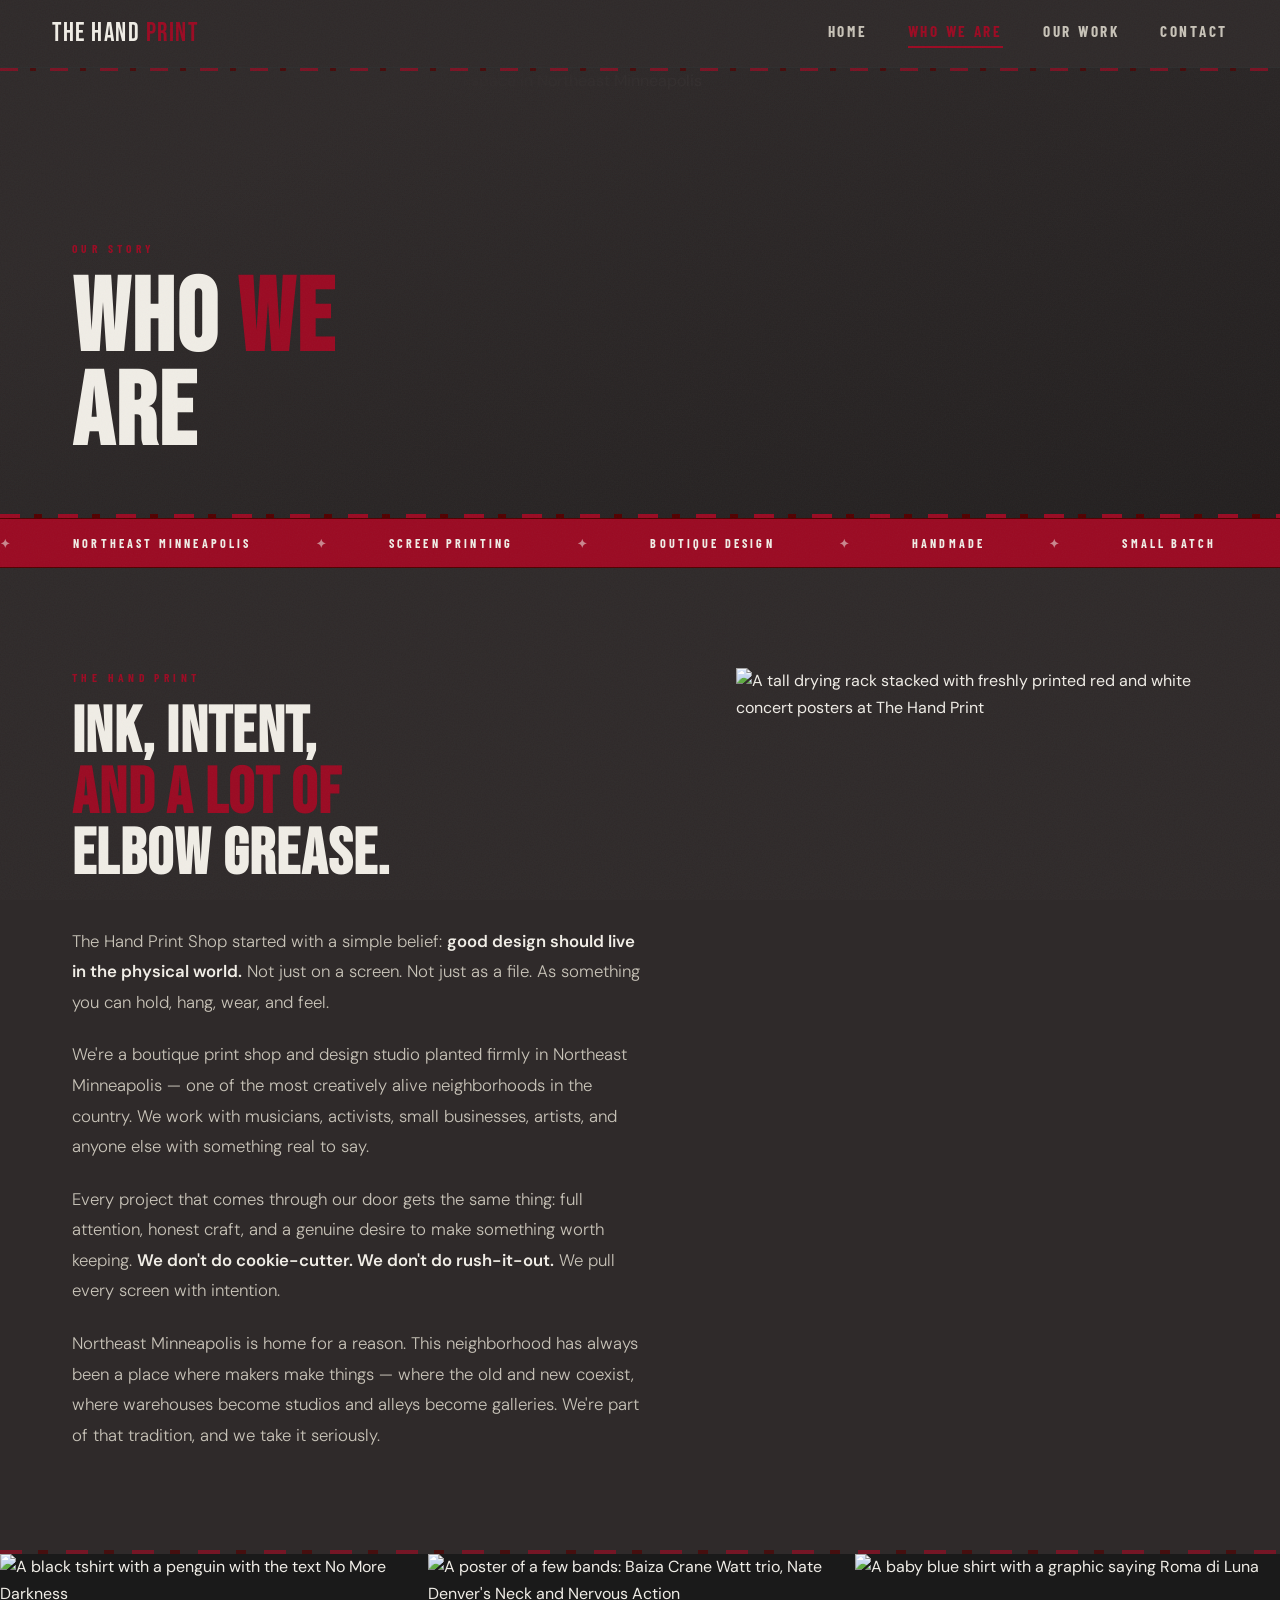
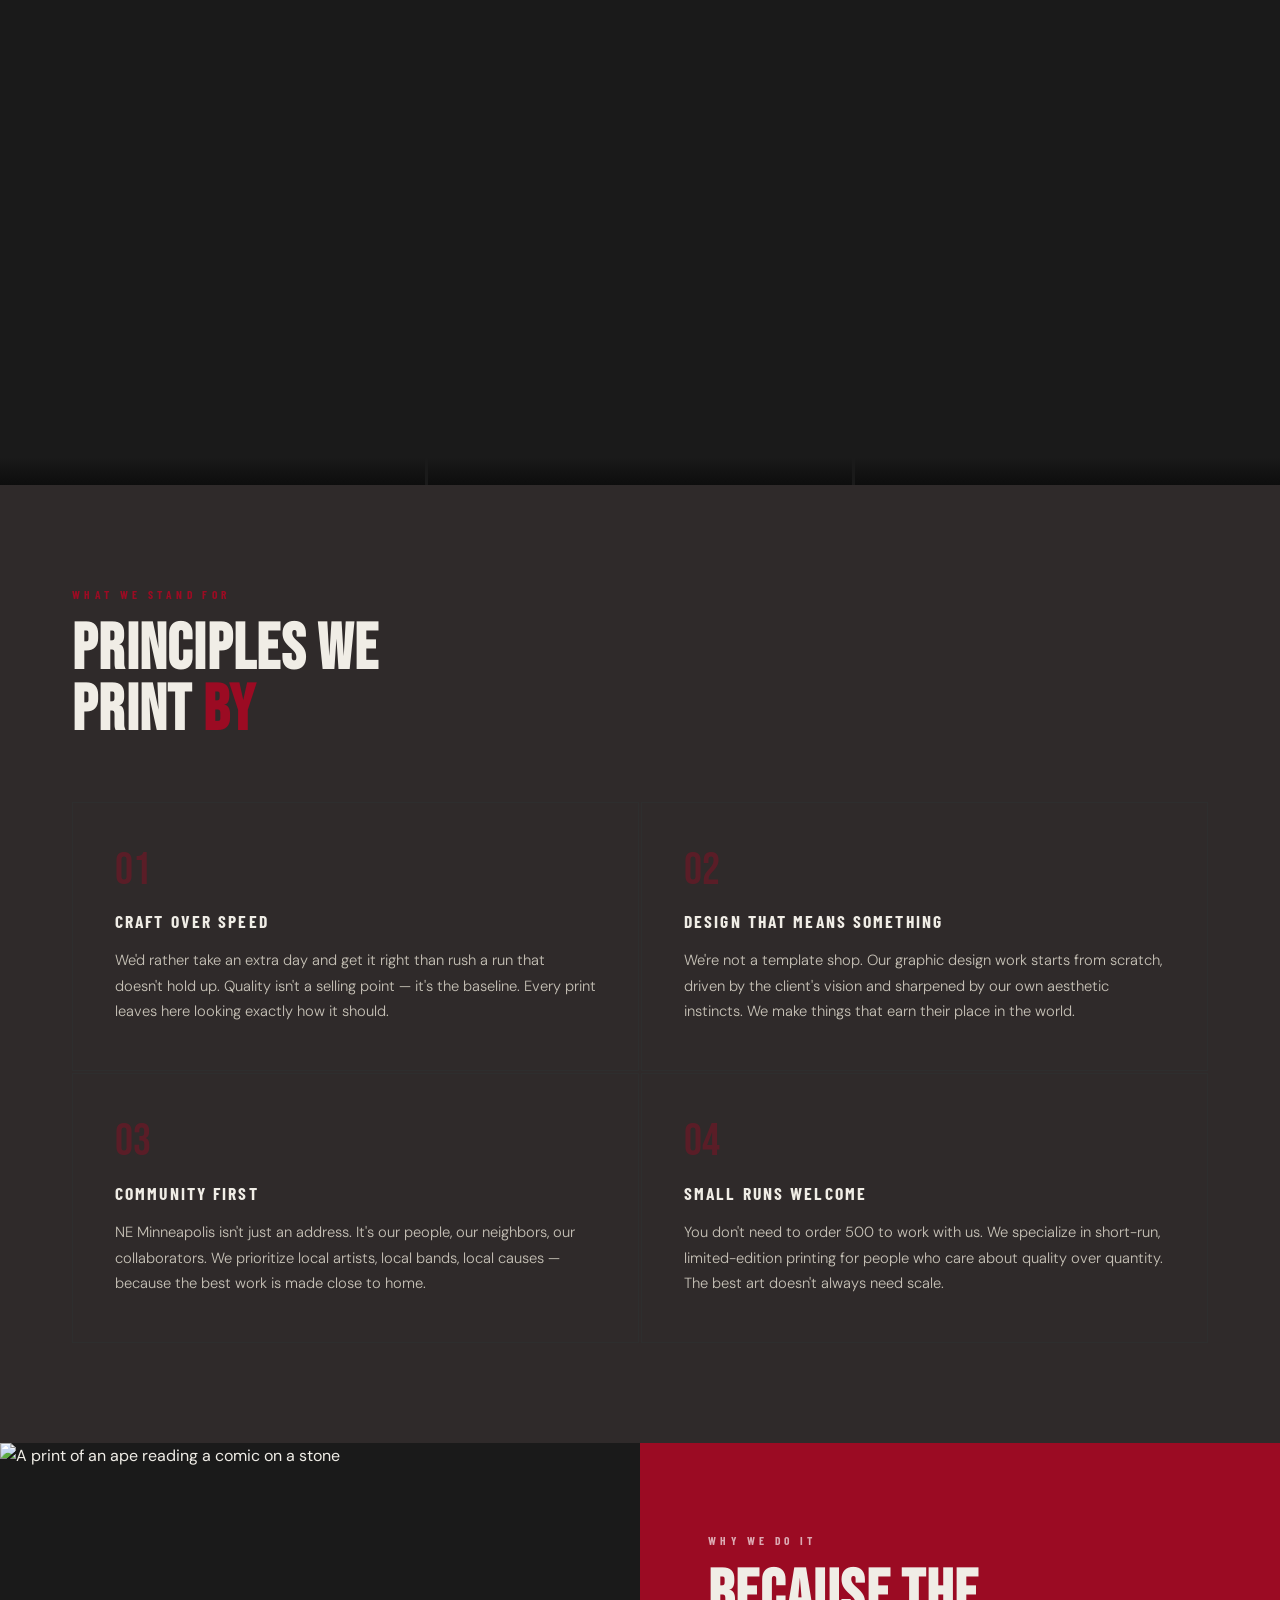
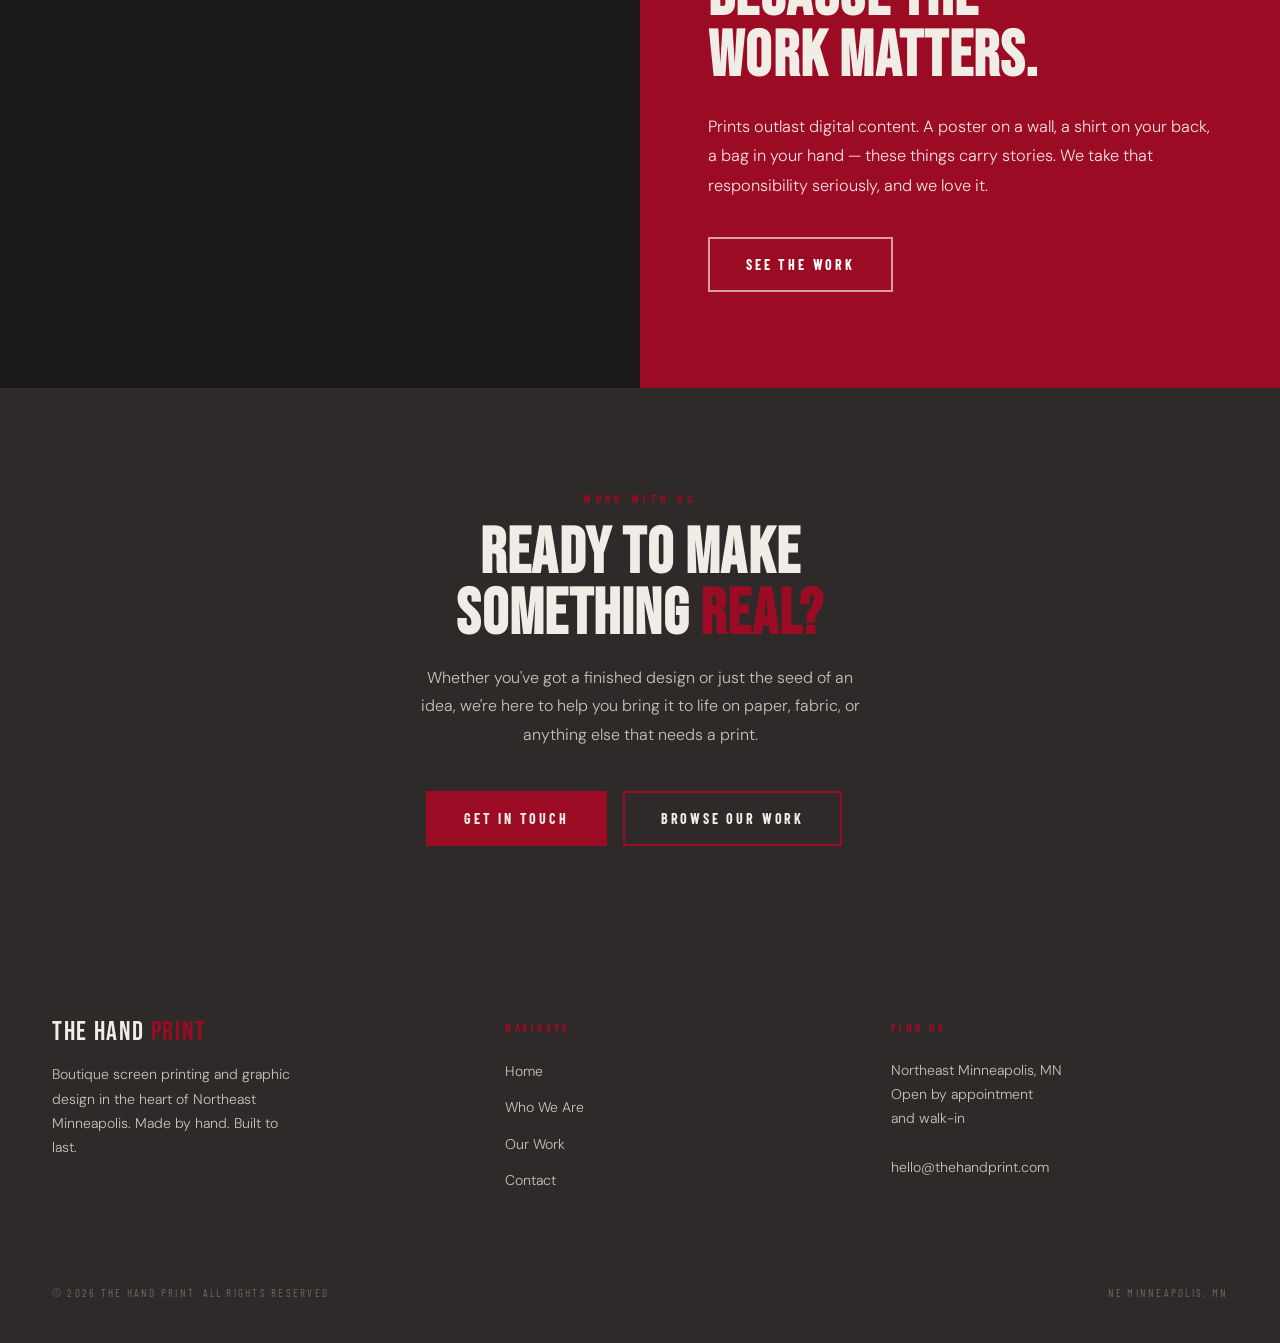
==== about.html @ 07f8126c "Add files via upload" ====
<!DOCTYPE html>
<html lang="en">
<head>
  <meta charset="UTF-8" />
  <meta name="viewport" content="width=device-width, initial-scale=1.0" />
  <title>Who We Are — The Hand Print | NE Minneapolis</title>
  <meta name="description" content="The Hand Print is a boutique screen printing and graphic design studio rooted in Northeast Minneapolis. Learn about who we are and what drives us." />
  <link rel="stylesheet" href="style.css" />
</head>
<body>

  <!-- ── NAVIGATION ─────────────────────────────────────── -->
  <nav>
    <a href="index.html" class="nav-logo">The Hand <span>Print</span></a>
    <div class="nav-links">
      <a href="index.html">Home</a>
      <a href="about.html" class="active">Who We Are</a>
      <a href="work.html">Our Work</a>
      <a href="contact.html">Contact</a>
    </div>
  </nav>

  <div class="page">

    <!-- ── PAGE HERO ──────────────────────────────────────── -->
    <div class="page-hero">
      <img
        class="page-hero-bg"
        src="images/IMG_0994.jpeg"
        alt="Inside The Hand Print studio — screen printing press and workspace in Northeast Minneapolis"
      />
      <div class="page-hero-content">
        <span class="section-label">Our Story</span>
        <h1 class="page-title">Who <em>We</em><br/>Are</h1>
      </div>
    </div>

    <!-- ── TICKER ─────────────────────────────────────────── -->
    <div class="ticker">
      <div class="ticker-track">
        <span>Northeast Minneapolis</span>
        <span>Screen Printing</span>
        <span>Boutique Design</span>
        <span>Handmade</span>
        <span>Small Batch</span>
        <span>Artist-Run</span>
        <span>Community-Rooted</span>
        <span>Northeast Minneapolis</span>
        <span>Screen Printing</span>
        <span>Boutique Design</span>
        <span>Handmade</span>
        <span>Small Batch</span>
        <span>Artist-Run</span>
        <span>Community-Rooted</span>
      </div>
    </div>

    <!-- ── MANIFESTO ──────────────────────────────────────── -->
    <section class="manifesto">
      <div class="container">
        <div class="manifesto-layout">
          <div class="manifesto-text">
            <span class="section-label">The Hand Print</span>
            <h2 class="section-title" style="margin-bottom: 40px;">Ink, intent,<br/><em>and a lot of</em><br/>elbow grease.</h2>
            <p>The Hand Print Shop started with a simple belief: <strong>good design should live in the physical world.</strong> Not just on a screen. Not just as a file. As something you can hold, hang, wear, and feel.</p>
            <p>We're a boutique print shop and design studio planted firmly in Northeast Minneapolis — one of the most creatively alive neighborhoods in the country. We work with musicians, activists, small businesses, artists, and anyone else with something real to say.</p>
            <p>Every project that comes through our door gets the same thing: full attention, honest craft, and a genuine desire to make something worth keeping. <strong>We don't do cookie-cutter. We don't do rush-it-out.</strong> We pull every screen with intention.</p>
            <p>Northeast Minneapolis is home for a reason. This neighborhood has always been a place where makers make things — where the old and new coexist, where warehouses become studios and alleys become galleries. We're part of that tradition, and we take it seriously.</p>
          </div>
          <div>
           
              <img
                src="images/IMG_0743.jpeg"
                alt="A tall drying rack stacked with freshly printed red and white concert posters at The Hand Print"
                style="width: 100%; height: 100%; object-fit: cover; filter: grayscale(10%);"
              />
            </div>
          </div>
        </div>
      </div>
    </section>

    <!-- ── DIVIDER ─────────────────────────────────────────── -->
    <div class="divider"></div>

    <!-- ── SHOP PHOTOS ─────────────────────────────────────── -->
    <div class="shop-photos">
      <div class="shop-grid">
        <div class="shop-photo">
          <img
            src="images/IMG_1001.jpeg"
            alt="A black tshirt with a penguin with the text No More Darkness"
          />
          <div class="shop-caption"><span></span></div>
        </div>
        <div class="shop-photo">
          <img
            src="images/IMG_1066.jpeg"
            alt="A poster of a few bands: Baiza Crane Watt trio, Nate Denver's Neck and Nervous Action"
          />
          <div class="shop-caption"><span></span></div>
        </div>
        <div class="shop-photo">
          <img
            src="images/IMG_0994.jpeg"
            alt="A baby blue shirt with a graphic saying Roma di Luna"
          />
          <div class="shop-caption"><span></span></div>
        </div>
      </div>
    </div>

    <!-- ── VALUES ─────────────────────────────────────────── -->
    <section class="values">
      <div class="container">
        <span class="section-label">What We Stand For</span>
        <h2 class="section-title">Principles we<br/>print <em>by</em></h2>
        <div class="values-grid">
          <div class="value-item">
            <div class="value-num">01</div>
            <h3>Craft Over Speed</h3>
            <p>We'd rather take an extra day and get it right than rush a run that doesn't hold up. Quality isn't a selling point — it's the baseline. Every print leaves here looking exactly how it should.</p>
          </div>
          <div class="value-item">
            <div class="value-num">02</div>
            <h3>Design That Means Something</h3>
            <p>We're not a template shop. Our graphic design work starts from scratch, driven by the client's vision and sharpened by our own aesthetic instincts. We make things that earn their place in the world.</p>
          </div>
          <div class="value-item">
            <div class="value-num">03</div>
            <h3>Community First</h3>
            <p>NE Minneapolis isn't just an address. It's our people, our neighbors, our collaborators. We prioritize local artists, local bands, local causes — because the best work is made close to home.</p>
          </div>
          <div class="value-item">
            <div class="value-num">04</div>
            <h3>Small Runs Welcome</h3>
            <p>You don't need to order 500 to work with us. We specialize in short-run, limited-edition printing for people who care about quality over quantity. The best art doesn't always need scale.</p>
          </div>
        </div>
      </div>
    </section>

    <!-- ── SHOP PHOTO + QUOTE ──────────────────────────────── -->
    <section style="background: var(--grey); padding: 0;">
      <div style="display: grid; grid-template-columns: 1fr 1fr; gap: 0;">
        <div style="overflow: hidden; min-height: 480px; position: relative;">
          <img
            src="images/IMG_0364.jpg"
            alt="A print of an ape reading a comic on a stone"
            style="width: 100%; height: 100%; object-fit: cover; object-position: center; filter: grayscale(8%);"
          />
        </div>
        <div style="background: var(--red); padding: 88px 68px; display: flex; flex-direction: column; justify-content: center;">
          <span class="section-label" style="color: rgba(255,255,255,0.65);">Why We Do It</span>
          <h2 class="section-title" style="color: var(--white); margin-bottom: 24px;">Because the<br/>work matters.</h2>
          <p style="font-size: 1.02rem; font-weight: 300; color: rgba(255,255,255,0.88); line-height: 1.82; margin-bottom: 36px;">Prints outlast digital content. A poster on a wall, a shirt on your back, a bag in your hand — these things carry stories. We take that responsibility seriously, and we love it.</p>
          <a href="work.html" class="btn" style="border-color: rgba(255,255,255,0.6); color: #fff; align-self: flex-start;">See the Work</a>
        </div>
      </div>
    </section>

    <!-- ── CTA BAND ────────────────────────────────────────── -->
    <div class="cta-band">
      <div class="container">
        <span class="section-label">Work With Us</span>
        <h2 class="section-title">Ready to make<br/>something <em>real?</em></h2>
        <p>Whether you've got a finished design or just the seed of an idea, we're here to help you bring it to life on paper, fabric, or anything else that needs a print.</p>
        <a href="contact.html" class="btn btn-filled">Get in Touch</a>
        <a href="work.html" class="btn">Browse Our Work</a>
      </div>
    </div>

    <!-- ── FOOTER ──────────────────────────────────────────── -->
    <footer>
      <div class="footer-inner">
        <div class="footer-brand">
          <a href="index.html" class="nav-logo">The Hand <span>Print</span></a>
          <p>Boutique screen printing and graphic design in the heart of Northeast Minneapolis. Made by hand. Built to last.</p>
        </div>
        <div class="footer-col">
          <h4>Navigate</h4>
          <ul>
            <li><a href="index.html">Home</a></li>
            <li><a href="about.html">Who We Are</a></li>
            <li><a href="work.html">Our Work</a></li>
            <li><a href="contact.html">Contact</a></li>
          </ul>
        </div>
        <div class="footer-col">
          <h4>Find Us</h4>
          <p>Northeast Minneapolis, MN<br/>Open by appointment<br/>and walk-in<br/><br/>hello@thehandprint.com</p>
        </div>
      </div>
      <div class="footer-bottom">
        <p>&copy; 2026 The Hand Print. All rights reserved.</p>
        <p>NE Minneapolis, MN</p>
      </div>
    </footer>

  </div><!-- /page -->
</body>
</html>
---- style.css ----
/* ============================================================
   THE HAND PRINT — STYLESHEET
   Northeast Minneapolis | Screen Printing & Boutique Design
   Red / White / Black | Clean Minimalist + Grungy Punk Edge
   ============================================================ */

@import url('https://fonts.googleapis.com/css2?family=Bebas+Neue&family=Barlow+Condensed:wght@400;700;900&family=DM+Sans:ital,opsz,wght@0,9..40,300;0,9..40,400;0,9..40,600;1,9..40,300&display=swap');

/* ── VARIABLES ─────────────────────────────────────────── */
:root {
  --red:       #9b0b23;
  --red-dark:  #520000;
  --black:     #2f2a2a;
  --grey:      #1A1A1A;
  --white:     #F0EDE6;
  --offwhite:  #C8C3B8;
  --mid:       #2E2E2E;

  --font-display: 'Bebas Neue', sans-serif;
  --font-sub:     'Barlow Condensed', sans-serif;
  --font-body:    'DM Sans', sans-serif;

  --nav-h: 68px;
  --max-w: 1240px;
}

/* ── RESET ─────────────────────────────────────────────── */
*, *::before, *::after { box-sizing: border-box; margin: 0; padding: 0; }
html { scroll-behavior: smooth; }

body {
  background: var(--black);
  color: var(--white);
  font-family: var(--font-body);
  font-size: 16px;
  line-height: 1.65;
  overflow-x: hidden;
}

/* Grain overlay — grungy texture without touching text */
body::after {
  content: '';
  position: fixed;
  inset: 0;
  background-image:
    url("data:image/svg+xml,%3Csvg xmlns='http://www.w3.org/2000/svg' width='300' height='300'%3E%3Cfilter id='n'%3E%3CfeTurbulence type='fractalNoise' baseFrequency='0.75' numOctaves='4' stitchTiles='stitch'/%3E%3C/filter%3E%3Crect width='300' height='300' filter='url(%23n)' opacity='1'/%3E%3C/svg%3E");
  opacity: 0.035;
  pointer-events: none;
  z-index: 9000;
}

a { color: inherit; text-decoration: none; }
img { display: block; max-width: 100%; }
ul { list-style: none; }

/* ── NAVIGATION ────────────────────────────────────────── */
nav {
  position: fixed;
  top: 0; left: 0; right: 0;
  height: var(--nav-h);
  background: var(--black);
  display: flex;
  align-items: center;
  justify-content: space-between;
  padding: 0 52px;
  z-index: 500;
  border-bottom: 1px solid var(--mid);
}

nav::after {
  content: '';
  position: absolute;
  left: 0; right: 0; bottom: -4px;
  height: 3px;
  background: repeating-linear-gradient(
    90deg,
    var(--red) 0px, var(--red) 18px,
    transparent 18px, transparent 30px,
    var(--red-dark) 30px, var(--red-dark) 36px,
    transparent 36px, transparent 50px
  );
  opacity: 0.7;
}

.nav-logo {
  font-family: var(--font-display);
  font-size: 1.6rem;
  letter-spacing: 0.06em;
  color: var(--white);
  transition: color 0.2s;
  line-height: 1;
}
.nav-logo span { color: var(--red); }
.nav-logo:hover { color: var(--red); }

.nav-links {
  display: flex;
  gap: 40px;
  align-items: center;
}

.nav-links a {
  font-family: var(--font-sub);
  font-size: 0.95rem;
  font-weight: 700;
  letter-spacing: 0.18em;
  text-transform: uppercase;
  color: var(--offwhite);
  padding-bottom: 2px;
  border-bottom: 2px solid transparent;
  transition: color 0.2s, border-color 0.2s;
}
.nav-links a:hover { color: var(--red); border-color: var(--red); }
.nav-links a.active { color: var(--red); border-color: var(--red); }

/* ── PAGE WRAPPER ──────────────────────────────────────── */
.page { padding-top: var(--nav-h); }

/* ── DIVIDERS ──────────────────────────────────────────── */
.divider {
  height: 4px;
  background: repeating-linear-gradient(
    90deg,
    var(--red) 0px, var(--red) 22px,
    transparent 22px, transparent 38px,
    var(--red-dark) 38px, var(--red-dark) 48px,
    transparent 48px, transparent 66px
  );
  opacity: 0.65;
}

.divider-thin {
  height: 1px;
  background: repeating-linear-gradient(
    90deg,
    var(--offwhite) 0px, var(--offwhite) 30px,
    transparent 30px, transparent 50px
  );
  opacity: 0.15;
}

/* ── HERO ──────────────────────────────────────────────── */
.hero {
  position: relative;
  height: calc(100vh - var(--nav-h));
  min-height: 580px;
  display: flex;
  align-items: flex-end;
  overflow: hidden;
}

.hero-bg {
  position: absolute;
  inset: 0;
  width: 100%; height: 100%;
  object-fit: cover;
  object-position: center 30%;
  filter: grayscale(100%);
  opacity: 0.38;
}

.hero::before {
  content: '';
  position: absolute; inset: 0;
  background: linear-gradient(
    155deg,
    var(--black) 0%,
    rgba(12,12,12,0.5) 38%,
    rgba(200,16,46,0.1) 65%,
    var(--black) 100%
  );
  z-index: 1;
}

.hero::after {
  content: '';
  position: absolute;
  bottom: 0; left: 0; right: 0; height: 5px;
  background: repeating-linear-gradient(
    90deg,
    var(--red) 0px, var(--red) 26px,
    var(--red-dark) 26px, var(--red-dark) 34px,
    transparent 34px, transparent 50px,
    var(--red) 50px, var(--red) 68px
  );
  z-index: 2;
}

.hero-content {
  position: relative; z-index: 2;
  padding: 0 72px 88px;
  max-width: 1000px;
}

.eyebrow {
  font-family: var(--font-sub);
  font-size: 0.78rem;
  font-weight: 700;
  letter-spacing: 0.38em;
  text-transform: uppercase;
  color: var(--red);
  margin-bottom: 14px;
  display: block;
}

.hero-title {
  font-family: var(--font-display);
  font-size: clamp(4.5rem, 11vw, 10.5rem);
  line-height: 0.9;
  letter-spacing: 0.02em;
  color: var(--white);
  margin-bottom: 28px;
}
.hero-title em { color: var(--red); font-style: normal; }

.hero-sub {
  font-size: 1.05rem;
  font-weight: 300;
  color: var(--offwhite);
  max-width: 500px;
  line-height: 1.78;
  margin-bottom: 36px;
}

.btn {
  display: inline-block;
  font-family: var(--font-sub);
  font-size: 0.88rem;
  font-weight: 700;
  letter-spacing: 0.2em;
  text-transform: uppercase;
  padding: 14px 36px;
  border: 2px solid var(--red);
  color: var(--white);
  background: transparent;
  transition: background 0.2s, color 0.2s;
  cursor: pointer;
  margin-right: 12px;
  margin-bottom: 8px;
}
.btn:hover { background: var(--red); color: var(--white); }
.btn-filled { background: var(--red); color: var(--white); border-color: var(--red); }
.btn-filled:hover { background: var(--red-dark); border-color: var(--red-dark); }

/* ── SECTION BASICS ────────────────────────────────────── */
section { padding: 100px 0; }
.container { max-width: var(--max-w); margin: 0 auto; padding: 0 52px; }

.section-label {
  font-family: var(--font-sub);
  font-size: 0.72rem;
  font-weight: 700;
  letter-spacing: 0.38em;
  text-transform: uppercase;
  color: var(--red);
  margin-bottom: 16px;
  display: block;
}

.section-title {
  font-family: var(--font-display);
  font-size: clamp(2.8rem, 5vw, 5rem);
  line-height: 0.95;
  letter-spacing: 0.02em;
  color: var(--white);
  margin-bottom: 28px;
}
.section-title em { color: var(--red); font-style: normal; }

/* ── INDEX: TICKER ─────────────────────────────────────── */
.ticker {
  background: var(--red);
  overflow: hidden;
  white-space: nowrap;
  padding: 11px 0;
  border-top: 1px solid var(--red-dark);
  border-bottom: 1px solid var(--red-dark);
}
.ticker-track {
  display: inline-block;
  animation: ticker-scroll 30s linear infinite;
}
.ticker-track span {
  font-family: var(--font-sub);
  font-size: 0.76rem;
  font-weight: 700;
  letter-spacing: 0.26em;
  text-transform: uppercase;
  color: var(--white);
  margin-right: 60px;
}
.ticker-track span::before {
  content: '✦';
  margin-right: 60px;
  opacity: 0.55;
}
@keyframes ticker-scroll {
  0%   { transform: translateX(0); }
  100% { transform: translateX(-50%); }
}

/* ── INDEX: INTRO STRIP ────────────────────────────────── */
.intro-strip { background: var(--red); padding: 0; overflow: hidden; }
.intro-strip-inner { display: flex; align-items: stretch; }
.intro-text {
  flex: 1;
  padding: 80px 68px;
}
.intro-text .section-label { color: rgba(255,255,255,0.65); }
.intro-text .section-title { color: var(--white); }
.intro-text p {
  color: rgba(255,255,255,0.88);
  font-size: 1.05rem;
  font-weight: 300;
  max-width: 460px;
  line-height: 1.8;
  margin-bottom: 36px;
}
.intro-img { width: 44%; flex-shrink: 0; overflow: hidden; }
.intro-img img {
  width: 100%; height: 100%;
  object-fit: cover;
  object-position: center;
  filter: grayscale(30%);
  mix-blend-mode: multiply;
  opacity: 0.78;
}

/* ── INDEX: SERVICES ───────────────────────────────────── */
.services { background: var(--grey); }
.services-grid {
  display: grid;
  grid-template-columns: repeat(3, 1fr);
  gap: 2px;
  margin-top: 60px;
}
.service-card {
  background: var(--black);
  padding: 50px 38px;
  border: 1px solid var(--mid);
  transition: border-color 0.25s, background 0.25s;
}
.service-card:hover { background: #111; border-color: var(--red); }
.service-num {
  font-family: var(--font-display);
  font-size: 3.5rem;
  color: var(--red);
  opacity: 0.3;
  line-height: 1;
  margin-bottom: 18px;
}
.service-card h3 {
  font-family: var(--font-sub);
  font-size: 1.15rem;
  font-weight: 700;
  letter-spacing: 0.12em;
  text-transform: uppercase;
  color: var(--white);
  margin-bottom: 14px;
}
.service-card p {
  font-size: 0.92rem;
  font-weight: 300;
  color: var(--offwhite);
  line-height: 1.72;
}

/* ── INDEX: PREVIEW GRID ───────────────────────────────── */
.preview-grid {
  display: grid;
  grid-template-columns: repeat(3, 1fr);
  gap: 3px;
}
.preview-item {
  position: relative;
  overflow: hidden;
  aspect-ratio: 3/4;
  background: var(--grey);
}
.preview-item.wide {
  grid-column: span 2;
  aspect-ratio: unset;
}
.preview-item img {
  width: 100%; height: 100%;
  object-fit: cover;
  object-position: center;
  transition: transform 0.5s ease, filter 0.3s;
  filter: grayscale(20%);
}
.preview-item:hover img { transform: scale(1.04); filter: grayscale(0%); }
.preview-overlay {
  position: absolute;
  bottom: 0; left: 0; right: 0;
  padding: 22px;
  background: linear-gradient(transparent, rgba(12,12,12,0.88));
  opacity: 0;
  transition: opacity 0.3s;
}
.preview-item:hover .preview-overlay { opacity: 1; }
.preview-overlay span {
  font-family: var(--font-sub);
  font-size: 0.76rem;
  letter-spacing: 0.22em;
  text-transform: uppercase;
  color: var(--red);
}

/* ── PAGE HERO (inner pages) ───────────────────────────── */
.page-hero {
  position: relative;
  height: 50vh;
  min-height: 360px;
  display: flex;
  align-items: flex-end;
  overflow: hidden;
}
.page-hero-bg {
  position: absolute; inset: 0;
  width: 100%; height: 100%;
  object-fit: cover;
  object-position: center 35%;
  filter: grayscale(100%);
  opacity: 0.28;
}
.page-hero::before {
  content: '';
  position: absolute; inset: 0;
  background: linear-gradient(155deg, var(--black) 20%, rgba(12,12,12,0.35) 100%);
  z-index: 1;
}
.page-hero::after {
  content: '';
  position: absolute; bottom: 0; left: 0; right: 0; height: 4px;
  background: repeating-linear-gradient(90deg, var(--red) 0, var(--red) 20px, transparent 20px, transparent 34px, var(--red-dark) 34px, var(--red-dark) 42px, transparent 42px, transparent 58px);
  z-index: 2;
}
.page-hero-content {
  position: relative; z-index: 2;
  padding: 0 72px 56px;
}
.page-title {
  font-family: var(--font-display);
  font-size: clamp(3.5rem, 8vw, 7rem);
  line-height: 0.92;
  letter-spacing: 0.02em;
  color: var(--white);
  margin-top: 10px;
}
.page-title em { color: var(--red); font-style: normal; }

/* ── ABOUT: MANIFESTO ──────────────────────────────────── */
.manifesto { background: var(--black); }
.manifesto-layout {
  display: grid;
  grid-template-columns: 1.1fr 0.9fr;
  gap: 88px;
  align-items: start;
}
.manifesto-text p {
  font-size: 1.05rem;
  font-weight: 300;
  color: var(--offwhite);
  line-height: 1.82;
  margin-bottom: 22px;
}
.manifesto-text p:last-child { margin-bottom: 0; }
.manifesto-text strong { color: var(--white); font-weight: 600; }

.manifesto-quote {
  position: relative;
  padding: 50px 44px;
  border-left: 4px solid var(--red);
  background: var(--grey);
}
.manifesto-quote::before {
  content: '"';
  font-family: var(--font-display);
  font-size: 9rem;
  color: var(--red);
  opacity: 0.14;
  position: absolute;
  top: -24px; left: 12px;
  line-height: 1;
  pointer-events: none;
}
.manifesto-quote blockquote {
  font-family: var(--font-sub);
  font-size: 1.65rem;
  font-weight: 700;
  line-height: 1.3;
  letter-spacing: 0.03em;
  color: var(--white);
  text-transform: uppercase;
  margin-bottom: 22px;
}
.manifesto-quote cite {
  font-family: var(--font-sub);
  font-size: 0.75rem;
  letter-spacing: 0.25em;
  text-transform: uppercase;
  color: var(--red);
  font-style: normal;
}

/* ── ABOUT: SHOP PHOTOS ────────────────────────────────── */
.shop-photos { background: var(--grey); padding: 0; }
.shop-grid {
  display: grid;
  grid-template-columns: repeat(3, 1fr);
  gap: 3px;
}
.shop-photo {
  position: relative;
  overflow: hidden;
  aspect-ratio: 4/5;
}
.shop-photo.tall { aspect-ratio: 3/5; }
.shop-photo img {
  width: 100%; height: 100%;
  object-fit: cover;
  filter: grayscale(12%);
  transition: filter 0.4s, transform 0.5s;
}
.shop-photo:hover img { filter: grayscale(0%); transform: scale(1.03); }
.shop-caption {
  position: absolute;
  bottom: 0; left: 0; right: 0;
  padding: 14px 18px;
  background: linear-gradient(transparent, rgba(12,12,12,0.92));
}
.shop-caption span {
  font-family: var(--font-sub);
  font-size: 0.72rem;
  letter-spacing: 0.22em;
  text-transform: uppercase;
  color: var(--offwhite);
}

/* ── ABOUT: VALUES ─────────────────────────────────────── */
.values { background: var(--black); }
.values-grid {
  display: grid;
  grid-template-columns: repeat(2, 1fr);
  gap: 2px;
  margin-top: 60px;
}
.value-item {
  padding: 46px 42px;
  border: 1px solid var(--mid);
  transition: border-color 0.2s;
}
.value-item:hover { border-color: var(--red); }
.value-num {
  font-family: var(--font-display);
  font-size: 2.8rem;
  color: var(--red);
  opacity: 0.4;
  line-height: 1;
  margin-bottom: 14px;
}
.value-item h3 {
  font-family: var(--font-sub);
  font-size: 1.1rem;
  font-weight: 700;
  letter-spacing: 0.12em;
  text-transform: uppercase;
  color: var(--white);
  margin-bottom: 12px;
}
.value-item p {
  font-size: 0.92rem;
  font-weight: 300;
  color: var(--offwhite);
  line-height: 1.72;
}

/* ── WORK: PAGE HERO BAND ──────────────────────────────── */
.work-intro { background: var(--black); padding: 80px 0 60px; }
.work-intro-layout {
  display: grid;
  grid-template-columns: 1fr 1fr;
  gap: 80px;
  align-items: center;
}
.work-intro-layout p {
  font-size: 1.05rem;
  font-weight: 300;
  color: var(--offwhite);
  line-height: 1.8;
}

/* ── WORK: MASONRY GRID ────────────────────────────────── */
.work-section { background: var(--grey); padding: 80px 0; }
.work-grid {
  columns: 3;
  column-gap: 3px;
  margin-top: 56px;
}
.work-item {
  break-inside: avoid;
  margin-bottom: 3px;
  position: relative;
  overflow: hidden;
  background: var(--black);
  cursor: pointer;
}
.work-item img {
  width: 100%;
  display: block;
  filter: grayscale(15%);
  transition: filter 0.35s, transform 0.5s;
}
.work-item:hover img { filter: grayscale(0%); transform: scale(1.04); }
.work-info {
  position: absolute;
  bottom: 0; left: 0; right: 0;
  padding: 30px 22px 22px;
  background: linear-gradient(transparent, rgba(12,12,12,0.94));
  transform: translateY(100%);
  transition: transform 0.3s ease;
}
.work-item:hover .work-info { transform: translateY(0); }
.work-info h4 {
  font-family: var(--font-sub);
  font-size: 0.98rem;
  font-weight: 700;
  letter-spacing: 0.1em;
  text-transform: uppercase;
  color: var(--white);
  margin-bottom: 4px;
}
.work-info span {
  font-family: var(--font-sub);
  font-size: 0.7rem;
  letter-spacing: 0.24em;
  text-transform: uppercase;
  color: var(--red);
}

/* ── WORK: STATEMENT BAND ──────────────────────────────── */
.work-statement {
  background: var(--red);
  padding: 60px 0;
  text-align: center;
}
.work-statement p {
  font-family: var(--font-display);
  font-size: clamp(2rem, 4vw, 3.6rem);
  letter-spacing: 0.04em;
  color: var(--white);
  line-height: 1.05;
}

/* ── CONTACT: LAYOUT ───────────────────────────────────── */
.contact-section { background: var(--black); }
.contact-layout {
  display: grid;
  grid-template-columns: 1fr 1fr;
  gap: 88px;
  align-items: start;
}

.contact-info p {
  font-size: 1.02rem;
  font-weight: 300;
  color: var(--offwhite);
  line-height: 1.82;
  margin-bottom: 48px;
}

.contact-detail { margin-bottom: 32px; }
.contact-detail-label {
  font-family: var(--font-sub);
  font-size: 0.7rem;
  font-weight: 700;
  letter-spacing: 0.32em;
  text-transform: uppercase;
  color: var(--red);
  margin-bottom: 6px;
  display: block;
}
.contact-detail p {
  font-size: 1rem;
  color: var(--white);
  margin: 0;
  font-weight: 400;
  line-height: 1.55;
}

/* ── CONTACT FORM ──────────────────────────────────────── */
.form-row { margin-bottom: 22px; }
.form-row label {
  display: block;
  font-family: var(--font-sub);
  font-size: 0.7rem;
  font-weight: 700;
  letter-spacing: 0.3em;
  text-transform: uppercase;
  color: var(--offwhite);
  margin-bottom: 8px;
}
.form-row input,
.form-row select,
.form-row textarea {
  width: 100%;
  background: var(--grey);
  border: 1px solid var(--mid);
  color: var(--white);
  font-family: var(--font-body);
  font-size: 0.95rem;
  padding: 14px 16px;
  outline: none;
  transition: border-color 0.2s;
  -webkit-appearance: none;
  border-radius: 0;
}
.form-row input:focus,
.form-row select:focus,
.form-row textarea:focus { border-color: var(--red); }
.form-row textarea { resize: vertical; min-height: 130px; }
.form-row select { cursor: pointer; }
.form-row select option { background: var(--grey); }

.form-row-half {
  display: grid;
  grid-template-columns: 1fr 1fr;
  gap: 16px;
}

/* ── CONTACT: MAP PHOTO SECTION ────────────────────────── */
.map-section { background: var(--grey); padding: 0; }
.map-photo {
  position: relative;
  height: 420px;
  overflow: hidden;
}
.map-photo img {
  width: 100%; height: 100%;
  object-fit: cover;
  object-position: center 50%;
  filter: grayscale(100%);
  opacity: 0.38;
}
.map-photo::before {
  content: '';
  position: absolute; inset: 0;
  background: linear-gradient(to right, var(--black) 0%, rgba(12,12,12,0.3) 50%, transparent 100%);
  z-index: 1;
}
.map-overlay {
  position: absolute;
  left: 72px; top: 50%;
  transform: translateY(-50%);
  z-index: 2;
}
.map-overlay .section-label { color: var(--red); }
.map-overlay h2 {
  font-family: var(--font-display);
  font-size: clamp(2rem, 4vw, 3.4rem);
  letter-spacing: 0.03em;
  color: var(--white);
  line-height: 1;
  margin-bottom: 12px;
}
.map-overlay p {
  font-size: 0.92rem;
  font-weight: 300;
  color: var(--offwhite);
  line-height: 1.65;
}

/* ── CTA BAND ───────────────────────────────────────────── */
.cta-band {
  background: var(--black);
  padding: 100px 0;
  text-align: center;
  border-top: 1px solid var(--mid);
}
.cta-band .section-title { margin-bottom: 18px; }
.cta-band p {
  font-size: 1rem;
  font-weight: 300;
  color: var(--offwhite);
  margin-bottom: 42px;
  max-width: 460px;
  margin-left: auto;
  margin-right: auto;
  line-height: 1.78;
}

/* ── FOOTER ────────────────────────────────────────────── */
footer {
  background: var(--black);
  border-top: 1px solid var(--mid);
  padding: 64px 52px 40px;
}
.footer-inner {
  max-width: var(--max-w);
  margin: 0 auto;
  display: grid;
  grid-template-columns: 1.2fr 1fr 1fr;
  gap: 48px;
  margin-bottom: 52px;
}
.footer-brand .nav-logo { display: block; margin-bottom: 16px; font-size: 1.7rem; }
.footer-brand p {
  font-size: 0.88rem;
  font-weight: 300;
  color: var(--offwhite);
  line-height: 1.72;
  max-width: 250px;
}
.footer-col h4 {
  font-family: var(--font-sub);
  font-size: 0.7rem;
  font-weight: 700;
  letter-spacing: 0.32em;
  text-transform: uppercase;
  color: var(--red);
  margin-bottom: 20px;
}
.footer-col ul li { margin-bottom: 10px; }
.footer-col ul li a {
  font-size: 0.88rem;
  font-weight: 300;
  color: var(--offwhite);
  transition: color 0.2s;
}
.footer-col ul li a:hover { color: var(--red); }
.footer-col p {
  font-size: 0.88rem;
  font-weight: 300;
  color: var(--offwhite);
  line-height: 1.72;
}
.footer-bottom {
  max-width: var(--max-w);
  margin: 0 auto;
  padding-top: 28px;
  border-top: 1px solid var(--mid);
  display: flex;
  align-items: center;
  justify-content: space-between;
}
.footer-bottom p {
  font-family: var(--font-sub);
  font-size: 0.7rem;
  letter-spacing: 0.2em;
  text-transform: uppercase;
  color: var(--offwhite);
  opacity: 0.4;
}

/* ── RESPONSIVE ─────────────────────────────────────────── */
@media (max-width: 900px) {
  nav { padding: 0 28px; }
  .nav-links { gap: 20px; }
  .hero-content { padding: 0 28px 56px; }
  .container { padding: 0 28px; }
  .services-grid { grid-template-columns: 1fr; }
  .manifesto-layout { grid-template-columns: 1fr; gap: 44px; }
  .contact-layout { grid-template-columns: 1fr; gap: 52px; }
  .footer-inner { grid-template-columns: 1fr 1fr; }
  .shop-grid { grid-template-columns: 1fr 1fr; }
  .values-grid { grid-template-columns: 1fr; }
  .work-grid { columns: 2; }
  .work-intro-layout { grid-template-columns: 1fr; gap: 28px; }
  .intro-strip-inner { flex-direction: column; }
  .intro-img { width: 100%; min-height: 340px; }
  .preview-grid { grid-template-columns: 1fr 1fr; }
  .preview-item.wide { grid-column: span 2; }
  .page-hero-content { padding: 0 28px 44px; }
  .map-overlay { left: 28px; right: 28px; }
  footer { padding: 44px 28px 28px; }
  .form-row-half { grid-template-columns: 1fr; }
}

@media (max-width: 600px) {
  .nav-links { display: none; }
  .work-grid { columns: 1; }
  .preview-grid { grid-template-columns: 1fr; }
  .preview-item.wide { grid-column: span 1; }
  .footer-inner { grid-template-columns: 1fr; }
  .shop-grid { grid-template-columns: 1fr; }
}
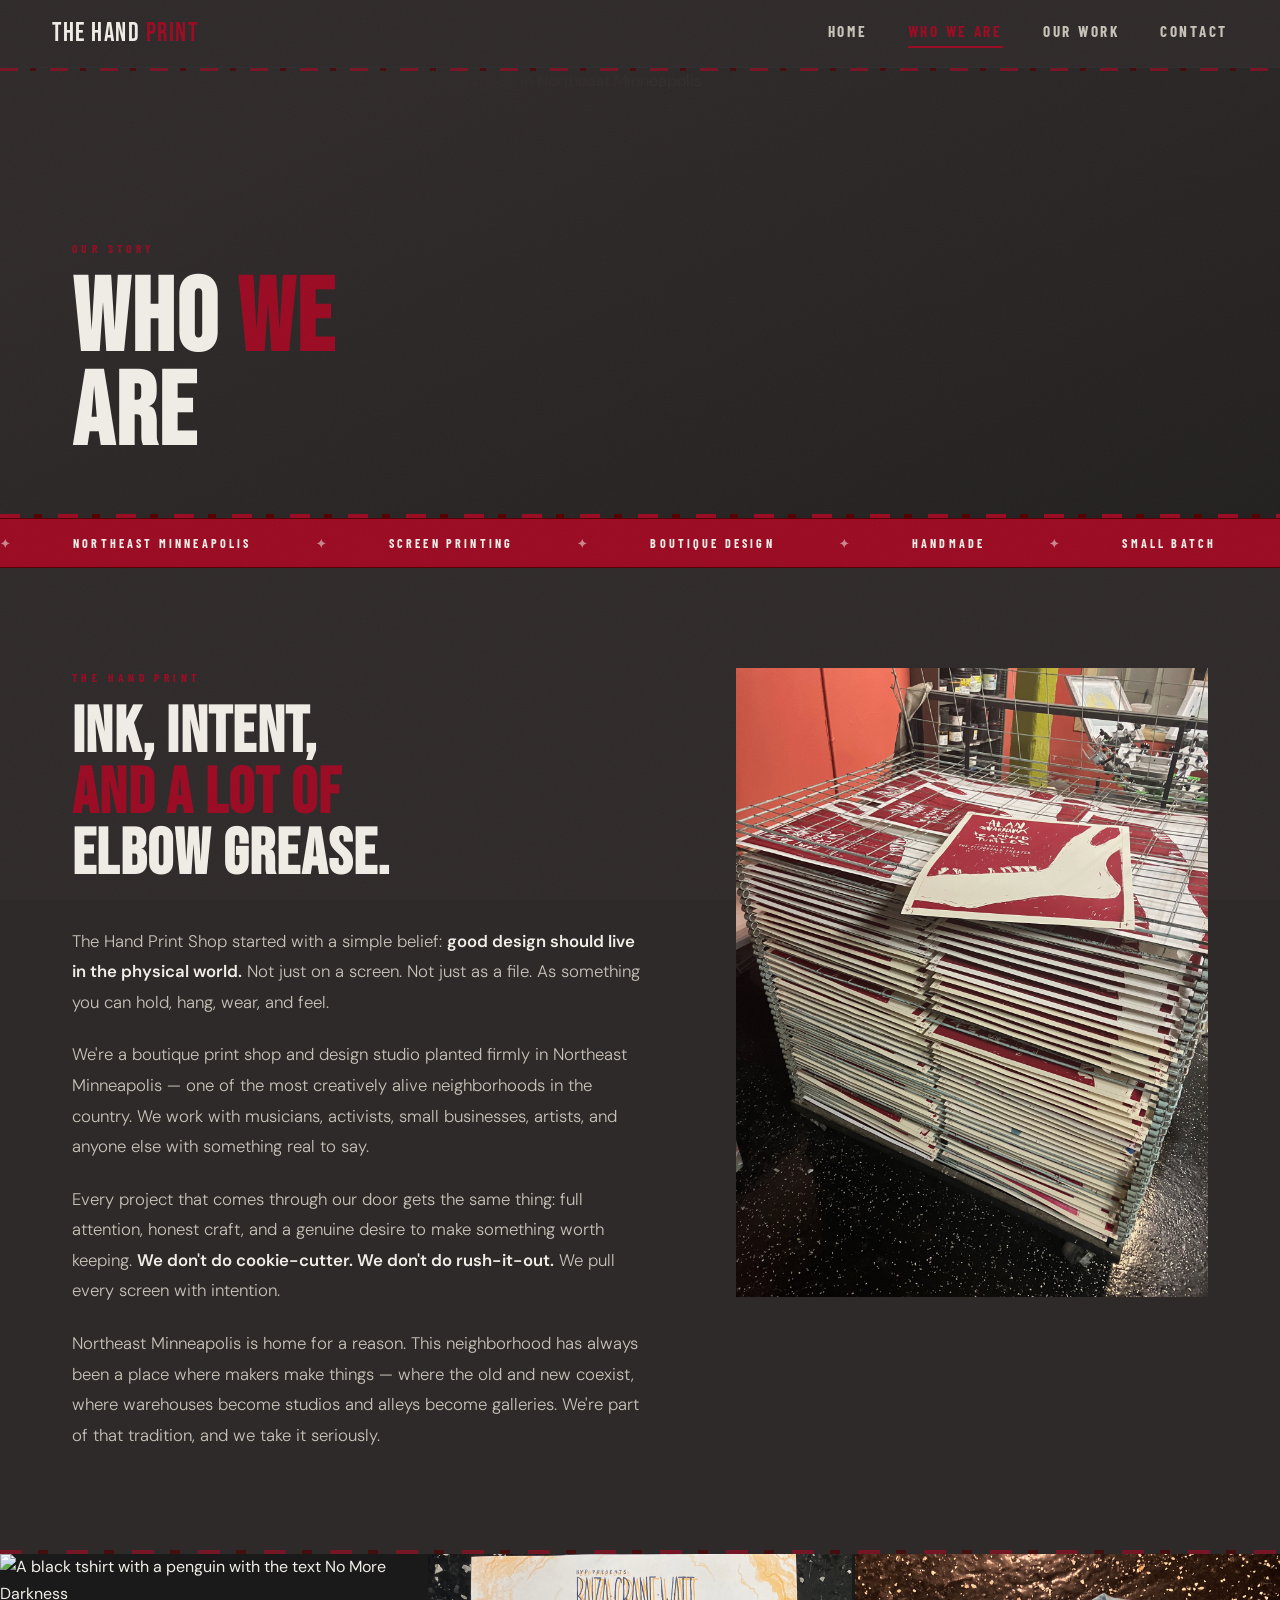
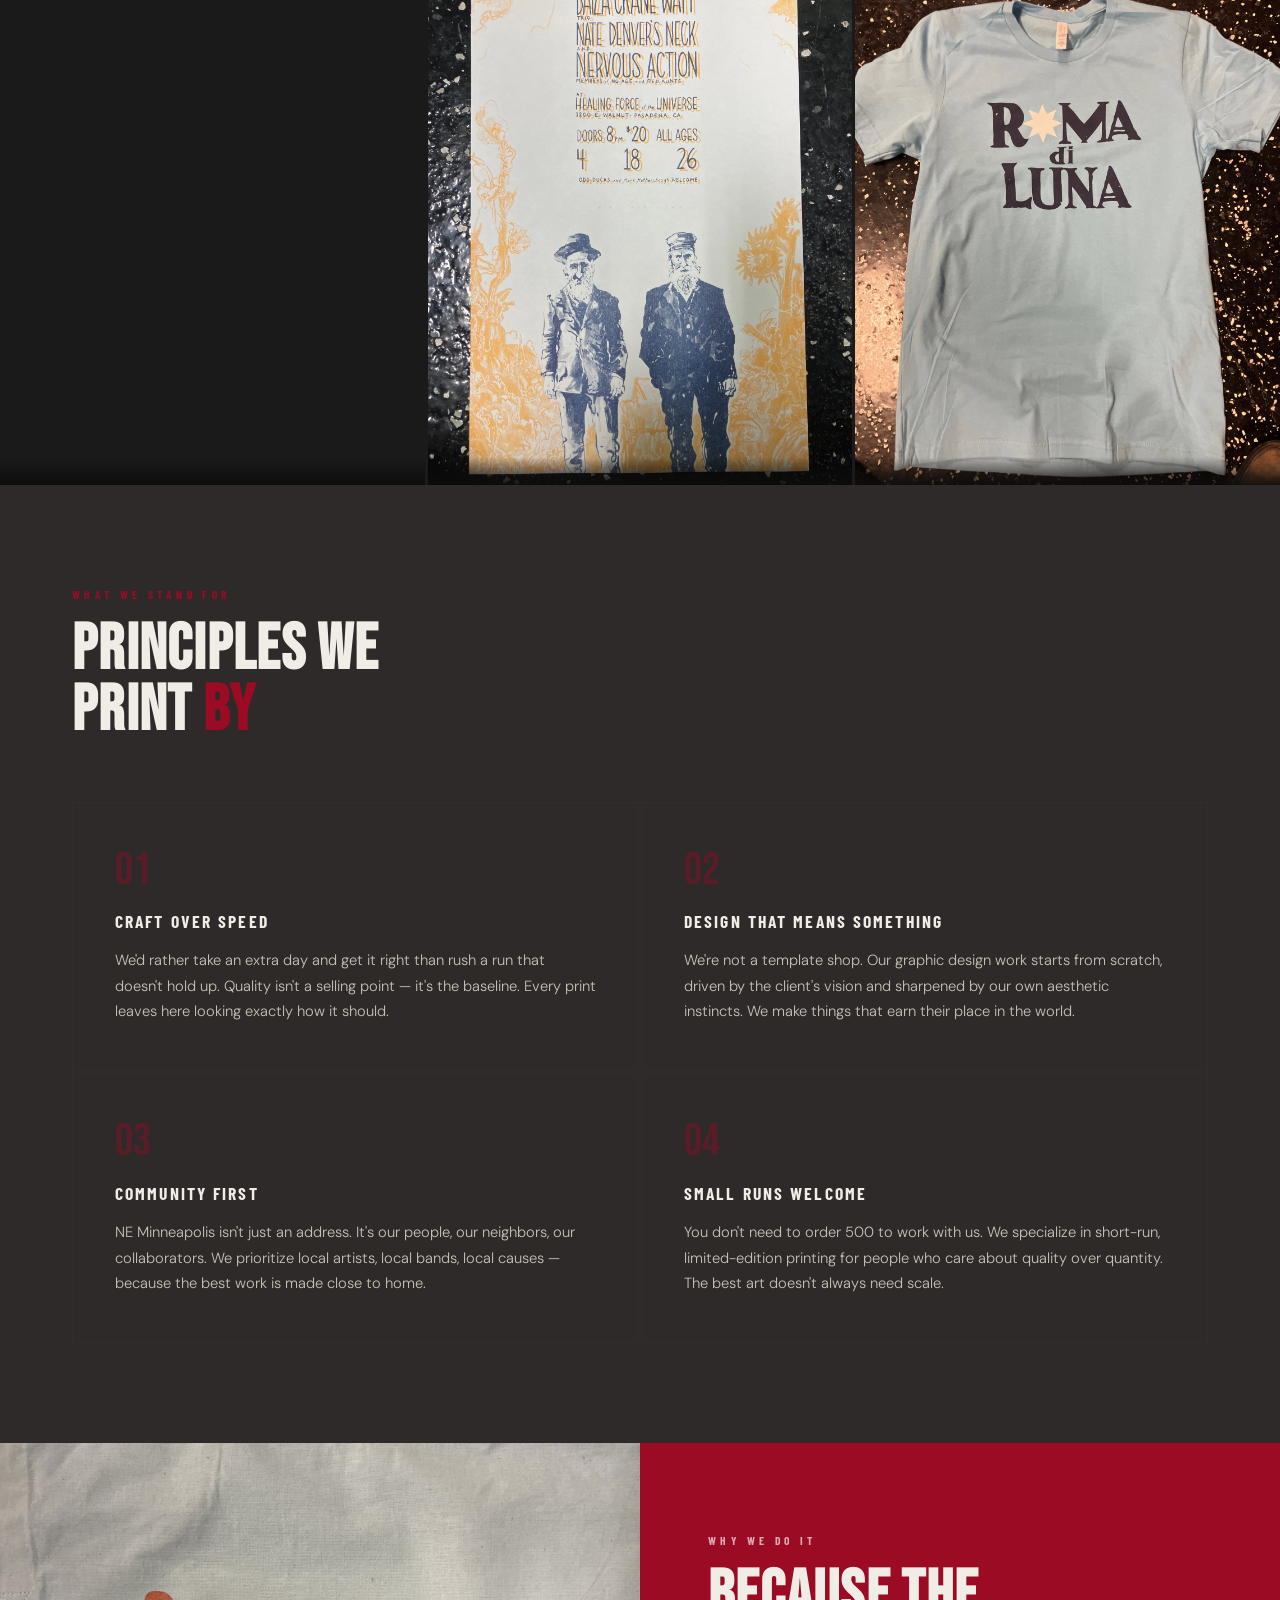
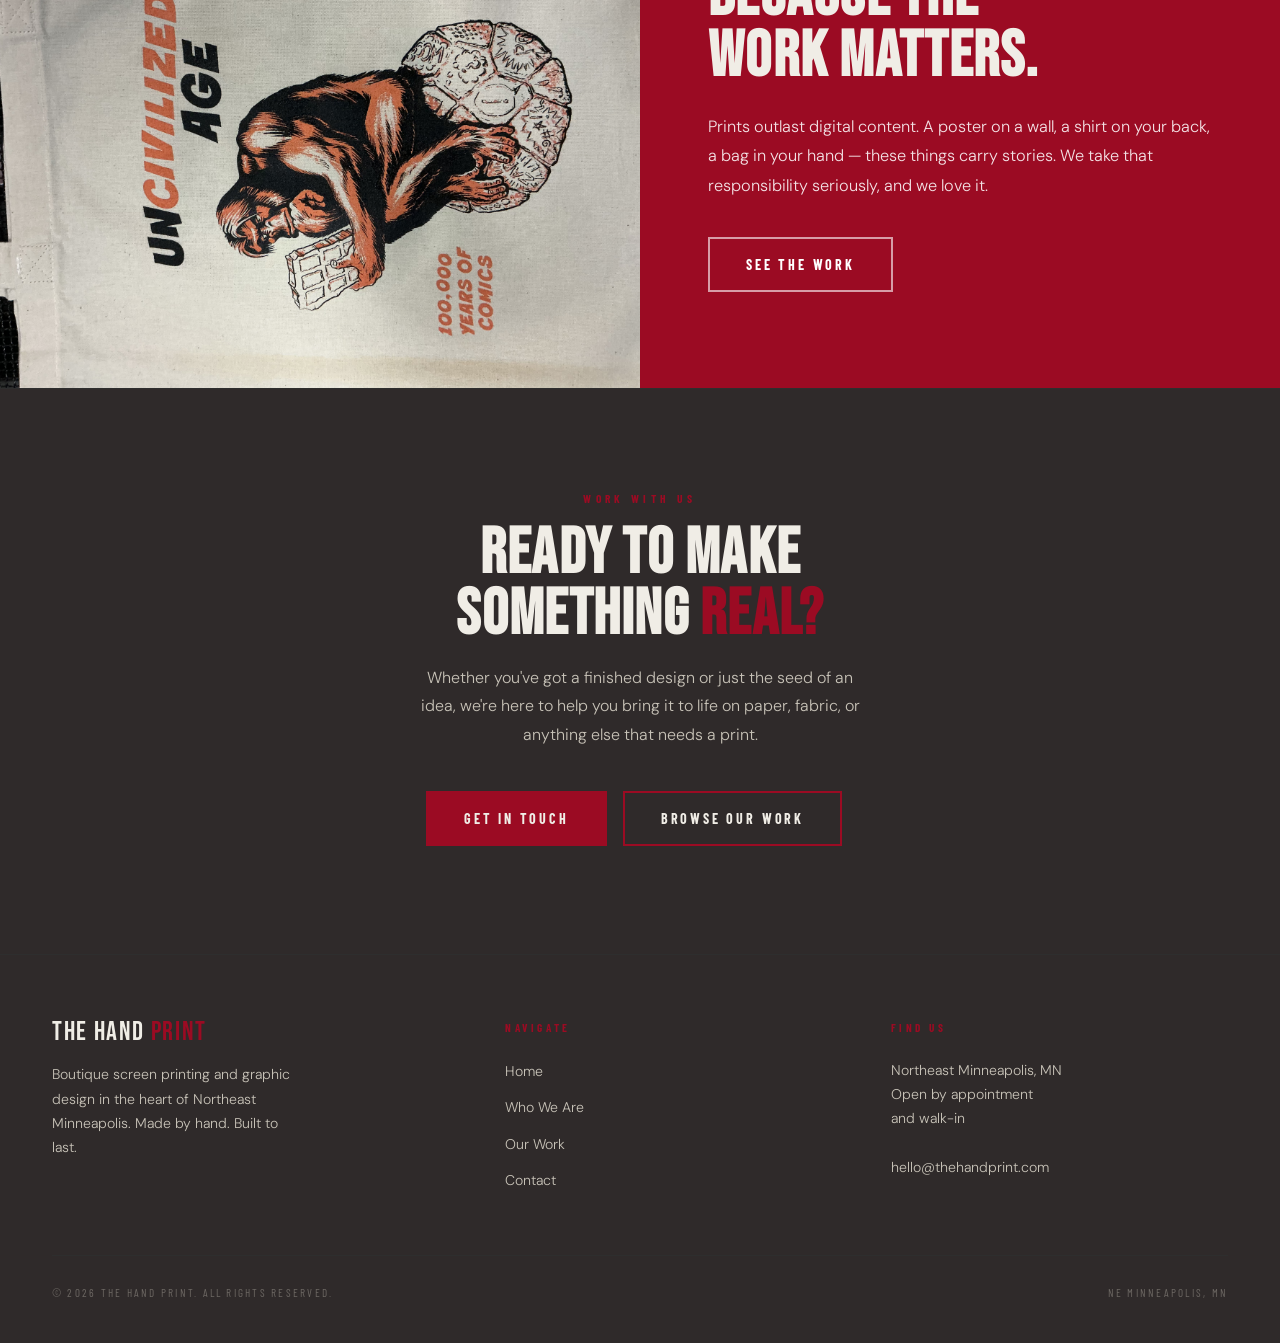
==== commit a560d583: "Fix image source paths and update title tag" ====
--- a/about.html
+++ b/about.html
@@ -3,7 +3,7 @@
 <head>
   <meta charset="UTF-8" />
   <meta name="viewport" content="width=device-width, initial-scale=1.0" />
-  <title>Who We Are — The Hand Print | NE Minneapolis</title>
+  <title>Who We Are — The Hand Print | NE Minneapolis </title>
   <meta name="description" content="The Hand Print is a boutique screen printing and graphic design studio rooted in Northeast Minneapolis. Learn about who we are and what drives us." />
   <link rel="stylesheet" href="style.css" />
 </head>
@@ -26,7 +26,7 @@
     <div class="page-hero">
       <img
         class="page-hero-bg"
-        src="images/IMG_0994.jpeg"
+        src="images/Untitled_Artwork.png"
         alt="Inside The Hand Print studio — screen printing press and workspace in Northeast Minneapolis"
       />
       <div class="page-hero-content">
@@ -70,7 +70,7 @@
           <div>
            
               <img
-                src="images/IMG_0743.jpeg"
+                src="IMG_0743.jpeg"
                 alt="A tall drying rack stacked with freshly printed red and white concert posters at The Hand Print"
                 style="width: 100%; height: 100%; object-fit: cover; filter: grayscale(10%);"
               />
@@ -95,14 +95,14 @@
         </div>
         <div class="shop-photo">
           <img
-            src="images/IMG_1066.jpeg"
+            src="IMG_1066.jpeg"
             alt="A poster of a few bands: Baiza Crane Watt trio, Nate Denver's Neck and Nervous Action"
           />
           <div class="shop-caption"><span></span></div>
         </div>
         <div class="shop-photo">
           <img
-            src="images/IMG_0994.jpeg"
+            src="IMG_0994.jpeg"
             alt="A baby blue shirt with a graphic saying Roma di Luna"
           />
           <div class="shop-caption"><span></span></div>
@@ -145,7 +145,7 @@
       <div style="display: grid; grid-template-columns: 1fr 1fr; gap: 0;">
         <div style="overflow: hidden; min-height: 480px; position: relative;">
           <img
-            src="images/IMG_0364.jpg"
+            src="IMG_0364.jpg"
             alt="A print of an ape reading a comic on a stone"
             style="width: 100%; height: 100%; object-fit: cover; object-position: center; filter: grayscale(8%);"
           />
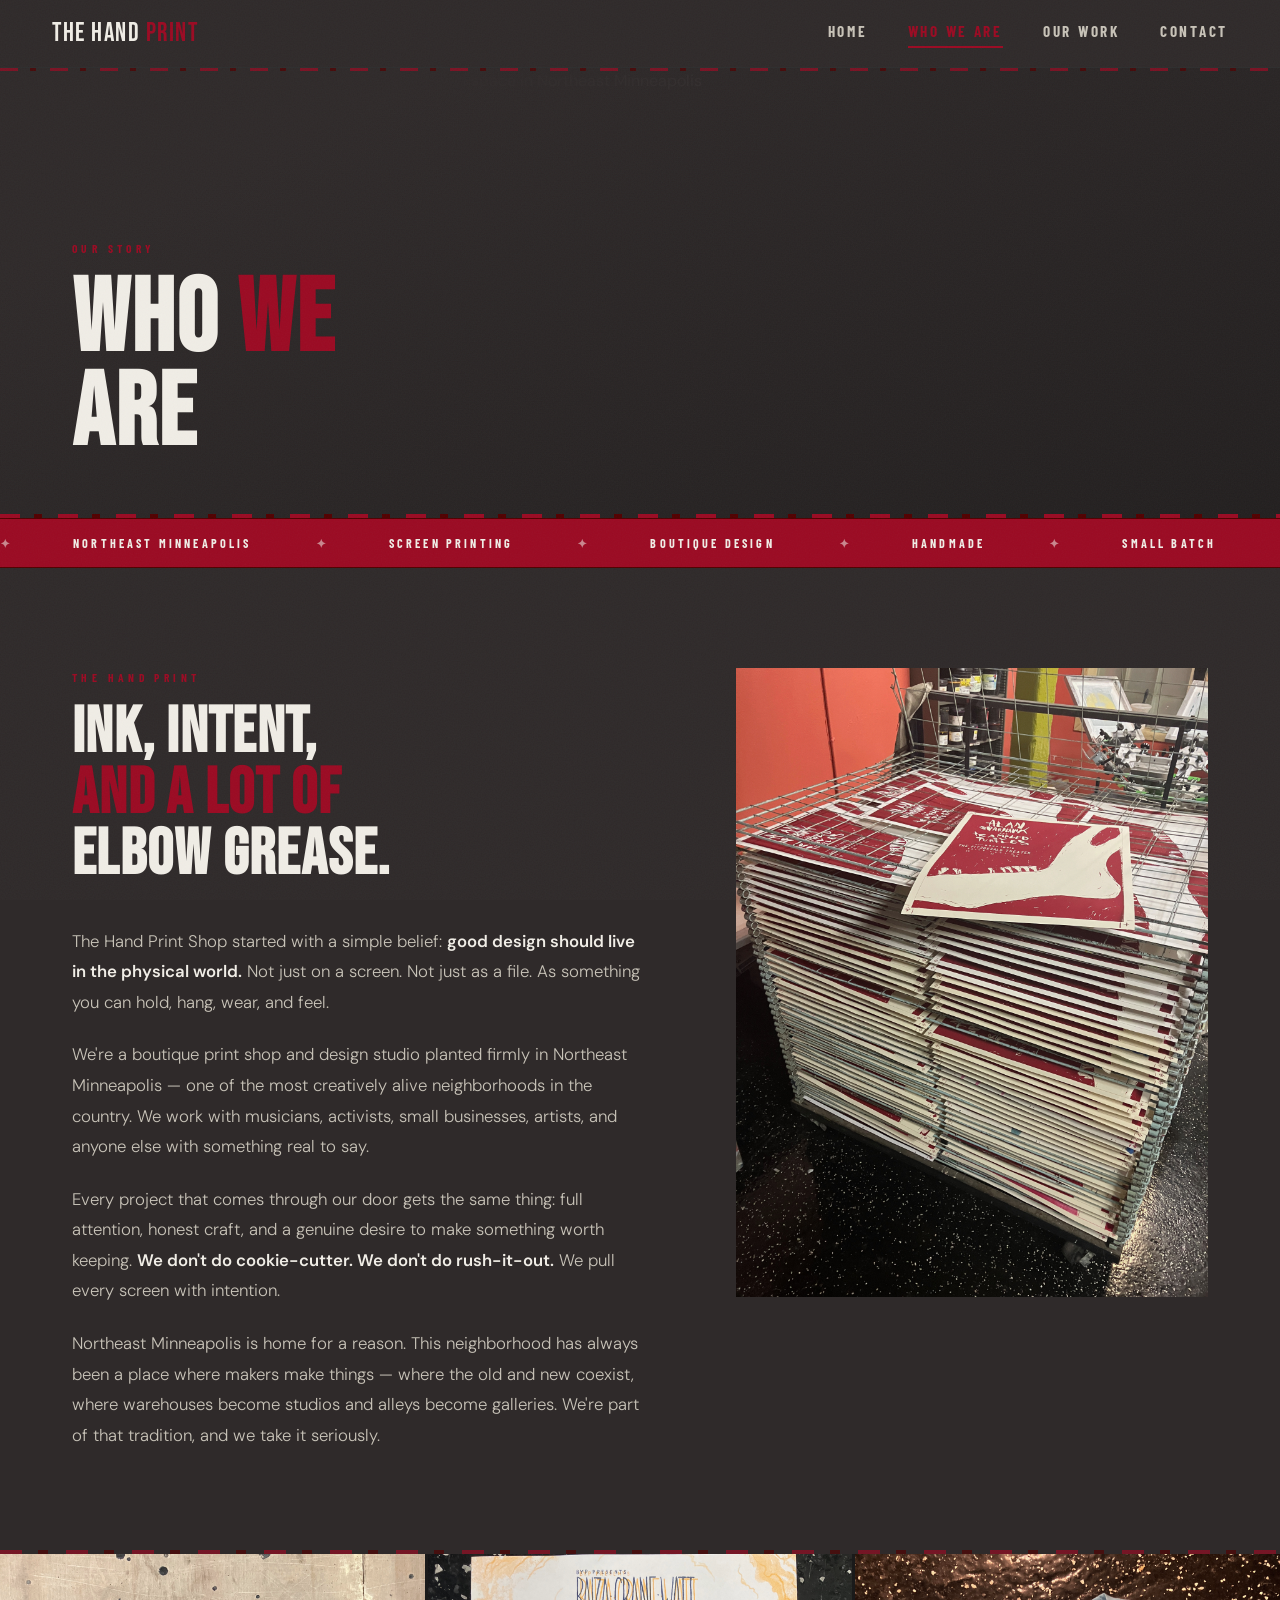
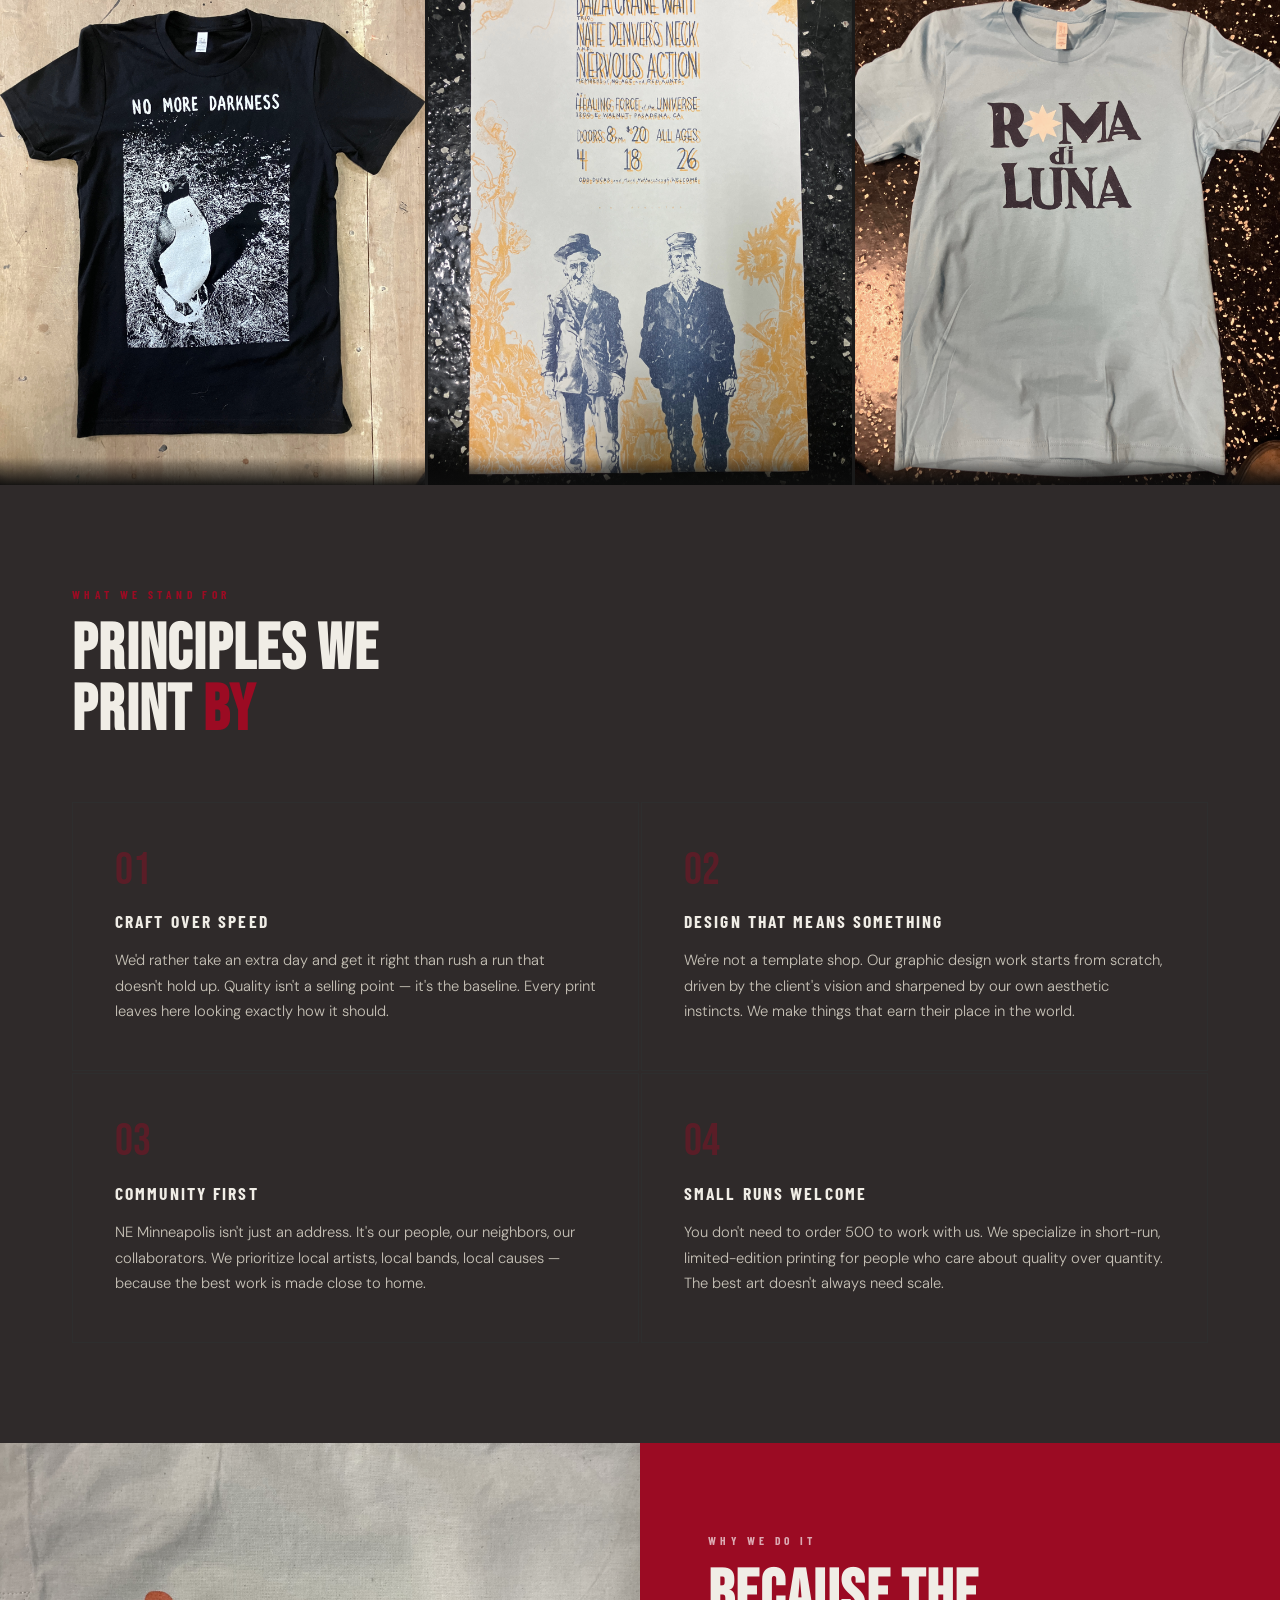
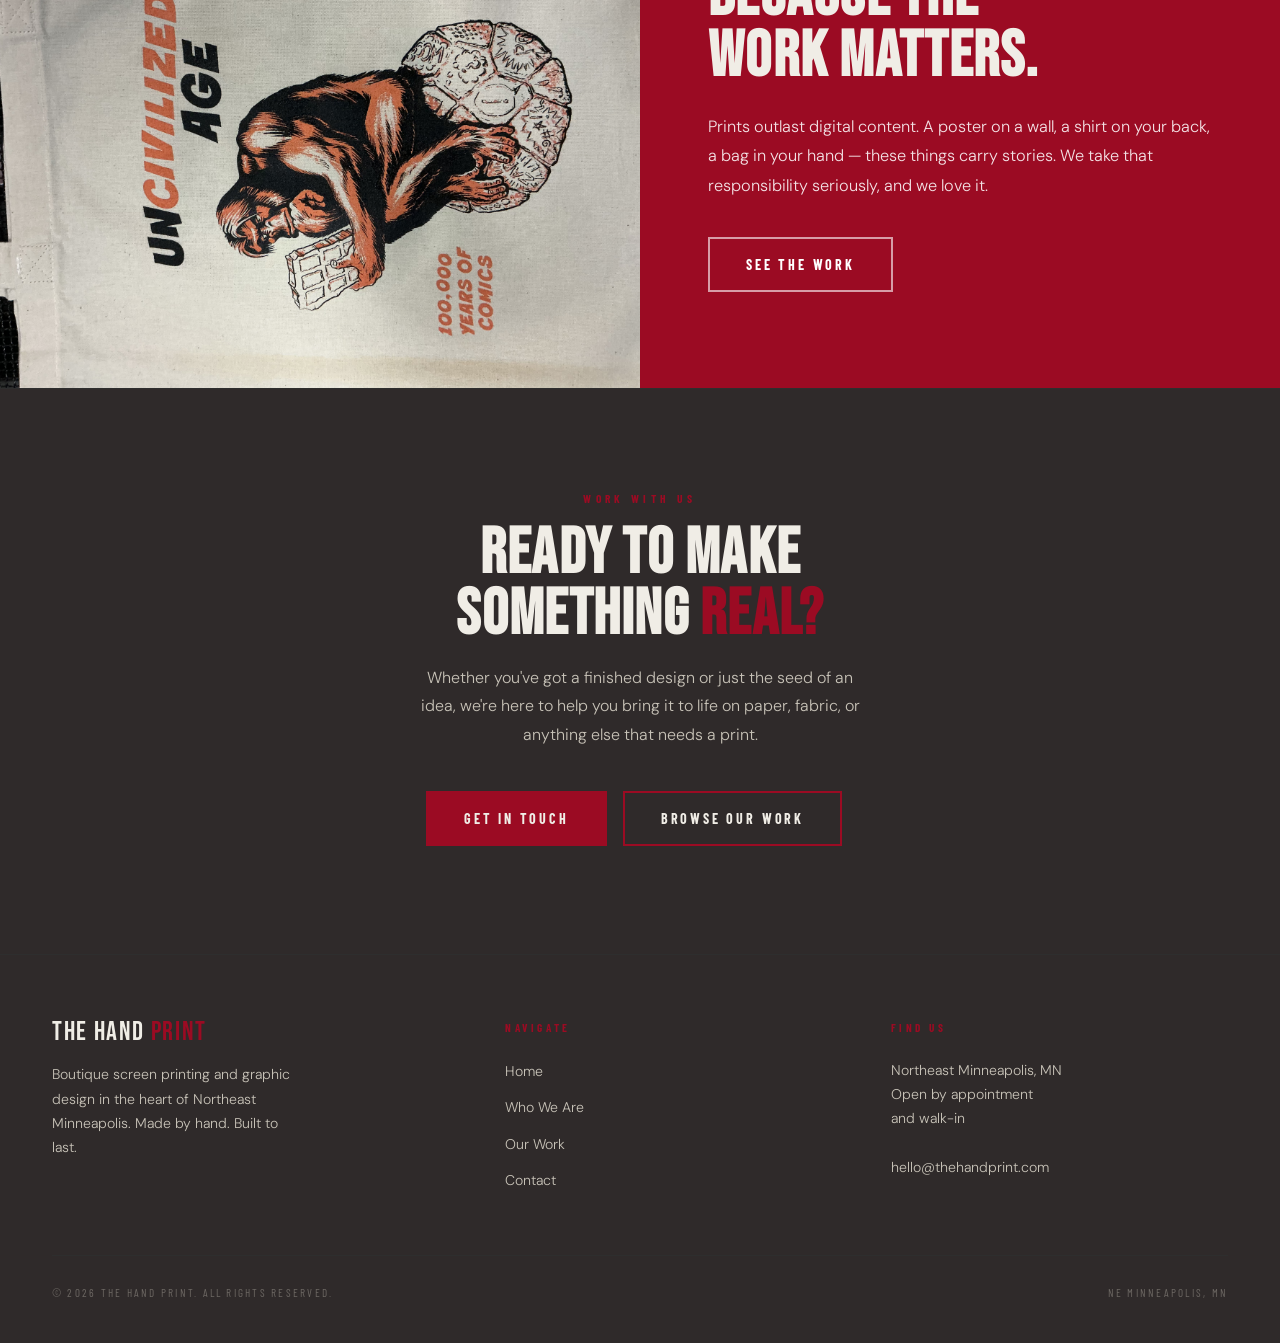
==== commit fb4e03c5: "Update about.html" ====
--- a/about.html
+++ b/about.html
@@ -26,7 +26,7 @@
     <div class="page-hero">
       <img
         class="page-hero-bg"
-        src="images/Untitled_Artwork.png"
+        src="Untitled_Artwork.png"
         alt="Inside The Hand Print studio — screen printing press and workspace in Northeast Minneapolis"
       />
       <div class="page-hero-content">
@@ -88,7 +88,7 @@
       <div class="shop-grid">
         <div class="shop-photo">
           <img
-            src="images/IMG_1001.jpeg"
+            src="IMG_1001.jpeg"
             alt="A black tshirt with a penguin with the text No More Darkness"
           />
           <div class="shop-caption"><span></span></div>
